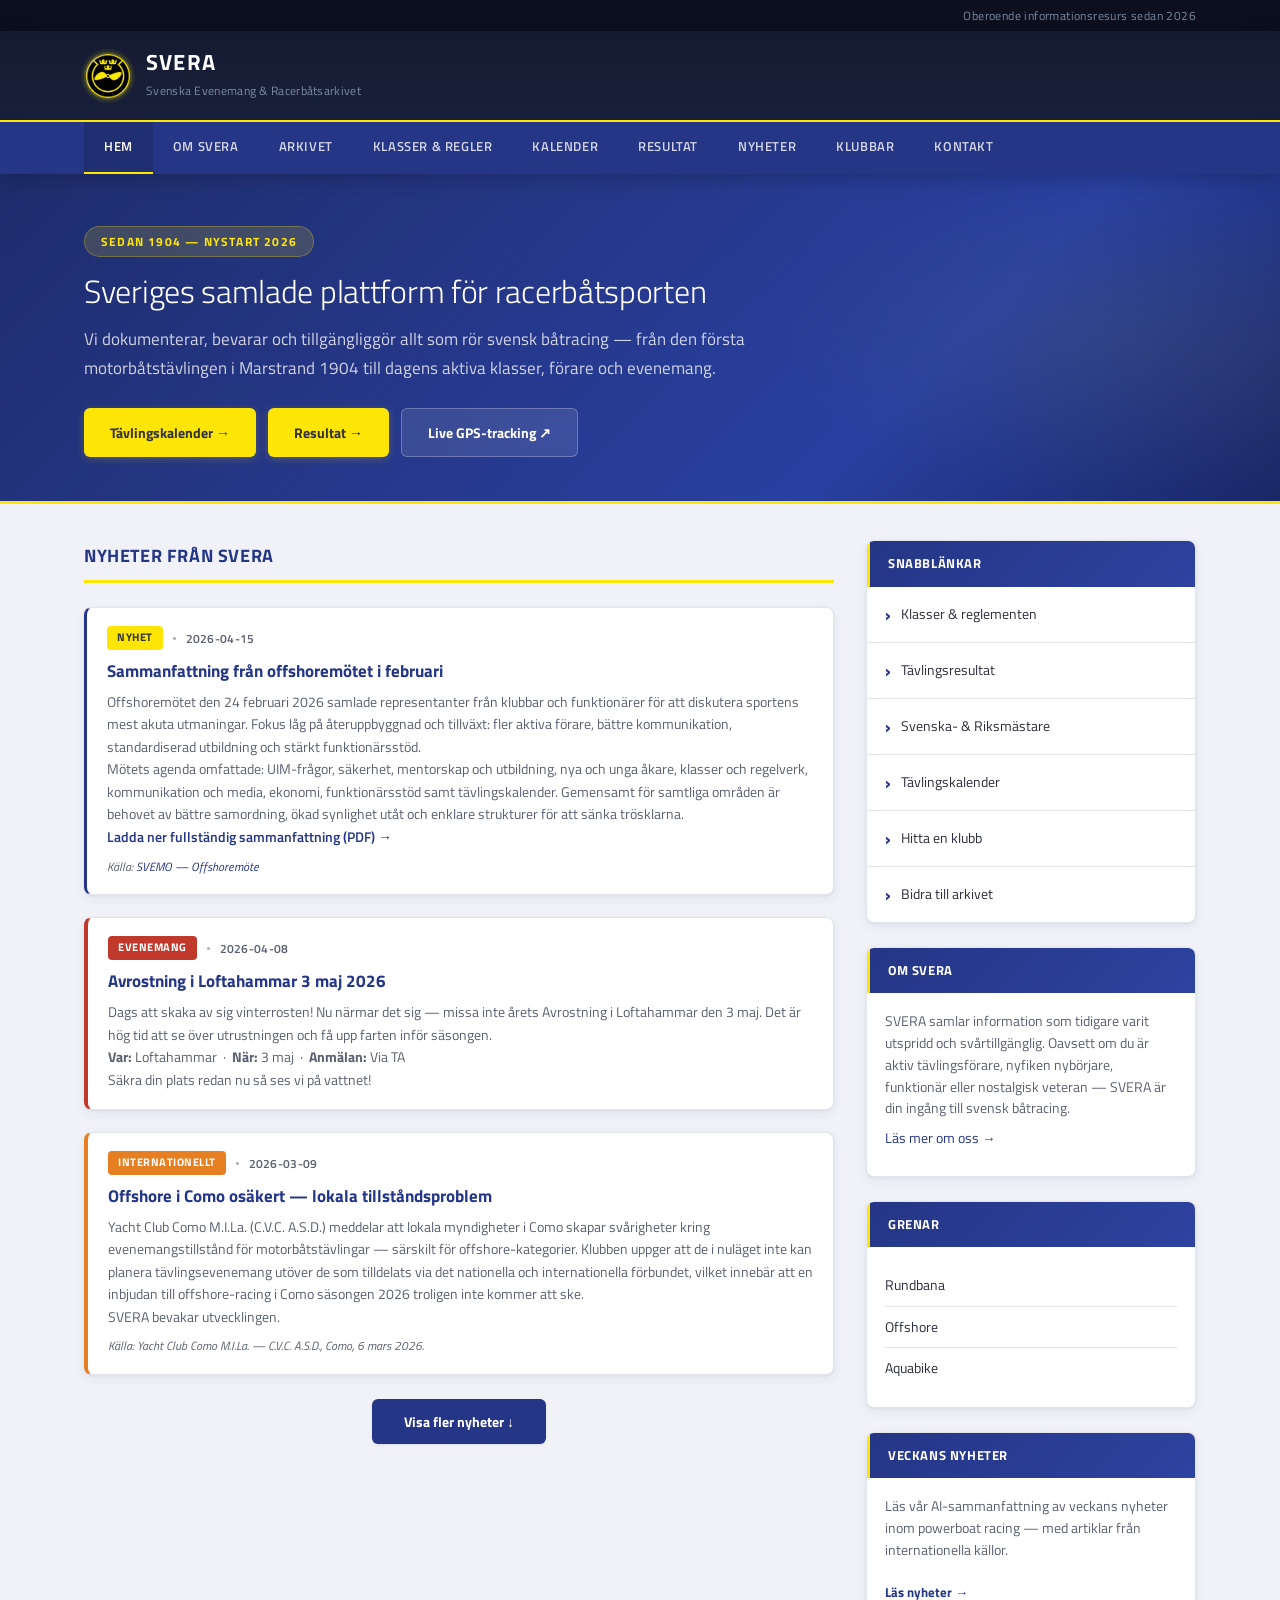
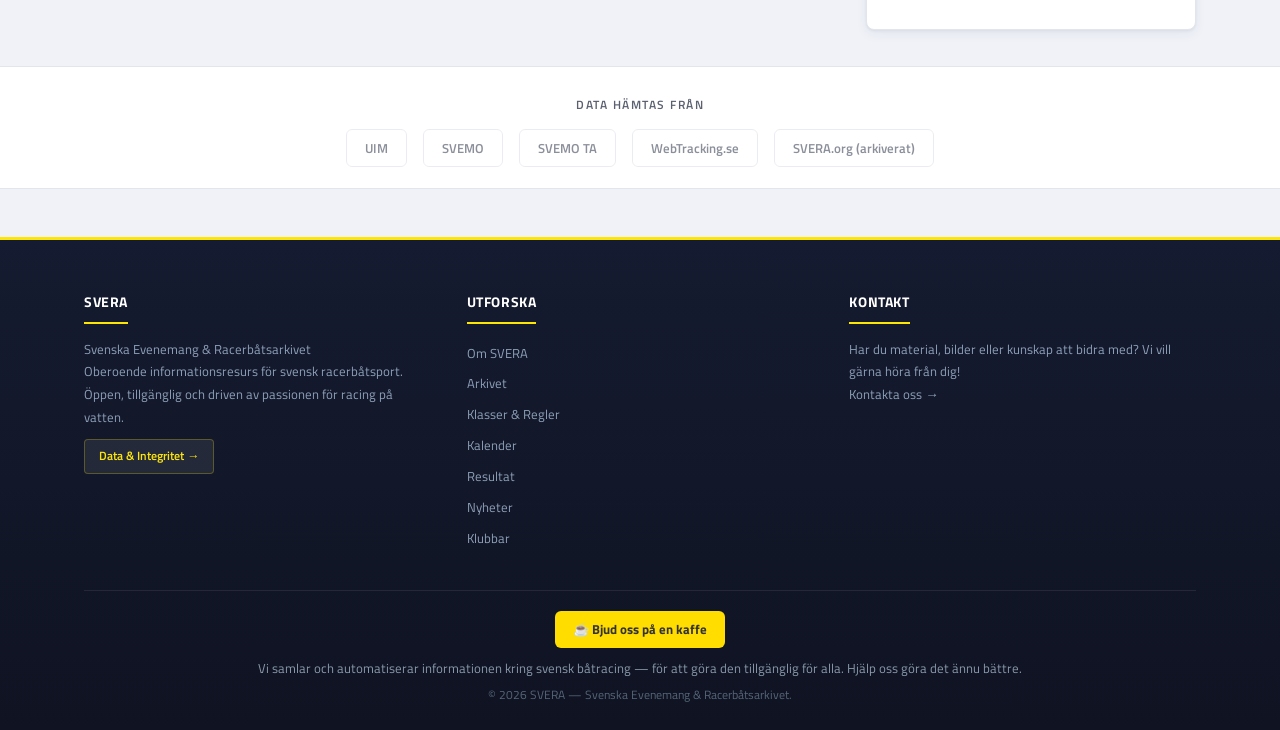
==== index.html @ 2d6f7349 "Complete API docs, fix DeepSeek post routing, add offshore meeting post - api.html: Add missing docu" ====
<!DOCTYPE html>
<html lang="sv">
<head>
  <meta charset="UTF-8">
  <meta name="viewport" content="width=device-width, initial-scale=1.0">
  <title>SVERA — Svenska Evenemang &amp; Racerbåtsarkivet</title>
  <meta name="description" content="Sveriges samlade informationsplattform för båtracing. Resultat, historia, klasser, klubbar och evenemang — allt på ett ställe. Från första tävlingen 1904 till dagens racing.">
  <meta name="keywords" content="racerbåt, båtracing, Sverige, SVERA, offshore, rundbana, aquabike, tävlingsresultat, båtsport">
  <meta property="og:title" content="SVERA — Sveriges Racerbåtsresurs &amp; Arkiv">
  <meta property="og:description" content="Sveriges samlade informationsplattform för båtracing. Resultat, historia, klasser, klubbar och evenemang — allt på ett ställe.">
  <meta property="og:type" content="website">
  <meta property="og:url" content="https://www.svera.nu">
  <meta property="og:locale" content="sv_SE">
  <link rel="icon" type="image/x-icon" href="favicon.ico">
  <link rel="icon" type="image/png" sizes="32x32" href="assets/images/favicon-32x32.png">
  <link rel="icon" type="image/png" sizes="16x16" href="assets/images/favicon-16x16.png">
  <link rel="apple-touch-icon" sizes="180x180" href="assets/images/apple-touch-icon.png">
  <link rel="stylesheet" href="assets/css/style.css">
</head>
<body>

<a href="#main" class="skip-link">Hoppa till innehåll</a>

<!-- Top bar -->
<div class="top-bar">
  <div class="container">
    <span>Oberoende informationsresurs sedan 2026</span>
  </div>
</div>

<!-- Header -->
<header class="site-header">
  <div class="container">
    <div class="header-inner">
      <a href="/" class="logo">
        <img class="logo-img" src="assets/images/svera-logo.png" alt="SVERA">
        <div class="logo-text">
          <h1>SVERA</h1>
          <span class="tagline">Svenska Evenemang &amp; Racerbåtsarkivet</span>
        </div>
      </a>
      <button class="hamburger" aria-label="Meny">
        <span></span>
        <span></span>
        <span></span>
      </button>
    </div>
  </div>

  <!-- Navigation -->
  <nav class="main-nav">
    <div class="container">
      <ul class="nav-list">
        <li><a href="/" class="active">Hem</a></li>
        <li>
          <a href="om.html">Om SVERA</a>
          <ul class="dropdown">
            <li><a href="om.html#mission">Vad vi gör</a></li>
            <li><a href="om.html#historia">Historia</a></li>
            <li><a href="om.html#teknik">Hur det fungerar</a></li>
            <li><a href="om.html#vision">Vår vision</a></li>
            <li><a href="om.html#stod">Stöd SVERA</a></li>
          </ul>
        </li>
        <li>
          <a href="arkivet.html">Arkivet</a>
          <ul class="dropdown">
            <li><a href="arkivet.html#historia">Historiska milstolpar</a></li>
            <li><a href="arkivet.html#nyheter">Nyhetsarkiv</a></li>
            <li><a href="arkivet.html#forare">Förarregister</a></li>
            <li><a href="arkivet.html#classic">Classic-klasser</a></li>
          </ul>
        </li>
        <li>
          <a href="klasser.html">Klasser &amp; Regler</a>
          <ul class="dropdown">
            <li><a href="klasser.html#rundbana">Rundbana</a></li>
            <li><a href="klasser.html#offshore">Offshore</a></li>
            <li><a href="klasser.html#aquabike">Aquabike</a></li>
            <li><a href="klasser.html#regler">Reglementen</a></li>
          </ul>
        </li>
        <li><a href="kalender.html">Kalender</a></li>
        <li><a href="resultat.html">Resultat</a></li>
        <li><a href="nyheter.html">Nyheter</a></li>
        <li>
          <a href="klubbar.html">Klubbar</a>
          <ul class="dropdown">
            <li><a href="klubbar.html">Klubbar</a></li>
            <li><a href="team.html">Aktiva Team</a></li>
          </ul>
        </li>
        <li><a href="kontakt.html">Kontakt</a></li>
      </ul>
    </div>
  </nav>
</header>

<!-- Hero -->
<section class="hero">
  <div class="container">
    <span class="hero-badge">Sedan 1904 — Nystart 2026</span>
    <h2>Sveriges samlade plattform för racerbåtsporten</h2>
    <p>Vi dokumenterar, bevarar och tillgängliggör allt som rör svensk båtracing — från den första motorbåtstävlingen i Marstrand 1904 till dagens aktiva klasser, förare och evenemang.</p>
    <div class="hero-actions">
      <a href="kalender.html" class="hero-btn">Tävlingskalender &rarr;</a>
      <a href="resultat.html" class="hero-btn">Resultat &rarr;</a>
      <a href="https://www.webtracking.se" class="hero-btn hero-btn-ext" target="_blank" rel="noopener">Live GPS-tracking &#8599;</a>
    </div>
  </div>
</section>

<!-- Main content -->
<div class="container">
  <div class="main-content" id="main">

    <!-- Left column: News -->
    <main id="nyheter">
      <h2 class="section-title">Nyheter från SVERA</h2>
      <div class="news-list">

        <article class="news-card">
          <div class="news-body">
            <div class="news-meta"><span class="category">Nyhet</span><span class="separator"></span><span class="news-date">2026-04-15</span></div>
            <h3>Sammanfattning fr&aring;n offshorem&ouml;tet i februari</h3>
            <p>Offshorem&ouml;tet den 24 februari 2026 samlade representanter fr&aring;n klubbar och funktion&auml;rer f&ouml;r att diskutera sportens mest akuta utmaningar. Fokus l&aring;g p&aring; &aring;teruppbyggnad och tillv&auml;xt: fler aktiva f&ouml;rare, b&auml;ttre kommunikation, standardiserad utbildning och st&auml;rkt funktion&auml;rsst&ouml;d.</p>
            <p>M&ouml;tets agenda omfattade: UIM-fr&aring;gor, s&auml;kerhet, mentorskap och utbildning, nya och unga &aring;kare, klasser och regelverk, kommunikation och media, ekonomi, funktion&auml;rsst&ouml;d samt t&auml;vlingskalender. Gemensamt f&ouml;r samtliga omr&aring;den &auml;r behovet av b&auml;ttre samordning, &ouml;kad synlighet ut&aring;t och enklare strukturer f&ouml;r att s&auml;nka tr&ouml;sklarna.</p>
            <p><a href="assets/uploads/Sammanfattning_komplett_v2.pdf" target="_blank" rel="noopener" style="font-weight:600;">Ladda ner fullst&auml;ndig sammanfattning (PDF) &rarr;</a></p>
            <p style="font-size:0.78rem;color:var(--text-light);margin-top:8px;"><em>K&auml;lla: <a href="https://www.svemo.se/nyheter/offshoremote" target="_blank" rel="noopener">SVEMO &mdash; Offshoremöte</a></em></p>
          </div>
        </article>

        <article class="news-card" style="border-left:4px solid #c0392b;">
          <div class="news-body">
            <div class="news-meta"><span class="category" style="background:#c0392b;color:#fff;">Evenemang</span><span class="separator"></span><span class="news-date">2026-04-08</span></div>
            <h3>Avrostning i Loftahammar 3 maj 2026</h3>
            <p>Dags att skaka av sig vinterrosten! Nu närmar det sig — missa inte årets Avrostning i Loftahammar den 3 maj. Det är hög tid att se över utrustningen och få upp farten inför säsongen.</p>
            <p><strong>Var:</strong> Loftahammar &nbsp;&middot;&nbsp; <strong>När:</strong> 3 maj &nbsp;&middot;&nbsp; <strong>Anmälan:</strong> Via TA</p>
            <p>Säkra din plats redan nu så ses vi på vattnet!</p>
          </div>
        </article>

        <article class="news-card" style="border-left:4px solid #e67e22;">
          <div class="news-body">
            <div class="news-meta"><span class="category" style="background:#e67e22;color:#fff;">Internationellt</span><span class="separator"></span><span class="news-date">2026-03-09</span></div>
            <h3>Offshore i Como os&auml;kert &mdash; lokala tillst&aring;ndsproblem</h3>
            <p>Yacht Club Como M.I.La. (C.V.C. A.S.D.) meddelar att lokala myndigheter i Como skapar sv&aring;righeter kring evenemangstillst&aring;nd f&ouml;r motorbåtst&auml;vlingar &mdash; s&auml;rskilt f&ouml;r offshore-kategorier. Klubben uppger att de i nul&auml;get inte kan planera t&auml;vlingsevenemang ut&ouml;ver de som tilldelats via det nationella och internationella f&ouml;rbundet, vilket inneb&auml;r att en inbjudan till offshore-racing i Como s&auml;songen 2026 troligen inte kommer att ske.</p>
            <p>SVERA bevakar utvecklingen.</p>
            <p style="font-size:0.78rem;color:var(--text-light);margin-top:8px;"><em>K&auml;lla: Yacht Club Como M.I.La. &mdash; C.V.C. A.S.D., Como, 6 mars 2026.</em></p>
          </div>
        </article>

        <article class="news-card" style="border-left:4px solid #ffd700;">
          <div class="news-body">
            <div class="news-meta"><span class="category" style="background:linear-gradient(135deg,#ffd700,#f0c800);color:#5a4700;">Ny funktion</span><span class="separator"></span><span class="news-date">2026-02-27</span></div>
            <h3>Nu finns Svenska- och Riksmästare p&aring; SVERA</h3>
            <p>SVERA har f&aring;tt en helt ny sida &mdash; <strong>Svenska- och Riksm&auml;stare</strong>. H&auml;r kan du f&ouml;lja SM- och RM-st&auml;llningarna f&ouml;r svensk offshore-racing, ber&auml;knade direkt fr&aring;n SVEMO:s officiella resultat. Varje klass visas med po&auml;ngtabeller, segrar och detaljerad f&ouml;rdelning per delt&auml;vling.</p>
            <p>SM-po&auml;ng r&auml;knas enbart fr&aring;n delt&auml;vlingar med 3+ startande ekipage, medan RM-po&auml;ng g&auml;ller f&ouml;r delt&auml;vlingar med f&auml;rre &auml;n 3. Klicka p&aring; valfri f&ouml;rare f&ouml;r att se exakt hur po&auml;ngen &auml;r f&ouml;rdelade.</p>
            <a href="champions.html" class="read-more">Se m&auml;sterskapsst&auml;llningar &rarr;</a>
          </div>
        </article>

        <article class="news-card" style="border-left:4px solid #c0392b;">
          <div class="news-body">
            <div class="news-meta"><span class="category" style="background:#c0392b;color:#fff;">Evenemang</span><span class="separator"></span><span class="news-date">2026-02-26</span></div>
            <h3>För alla som älskar vattnet</h3>
            <p>Stockholmsmässan 5-8 mars & 12-15 mars 2026. Välkommen till Sveriges största mässa för båt- och sjöliv! Det kommer bli en inspirerande mötesplats som förenar båtbranschen, entusiaster, nyfikna besökare och köpstarka båtintressenter i en två helger lång kick-start av båtsäsongen.</p>
            <p><strong>Öppettider Helg 1 – den 5-8 mars</strong><br>Torsdag 5 mars kl 11.00–21.00<br>Torsdag 5 mars kl 17.00–21.00 (Nyhet! Grand Opening Night)<br>Fredag 6 mars kl 10.00–18.00<br>Lördag 7 mars kl10.00–18.00<br>Söndag 8 mars kl10.00–17.00</p>
            <p><strong>Öppettider Helg 2 – den 12-15 mars</strong><br>Torsdag 12 mars kl 10.00–18.00<br>Fredag 13 mars kl 10.00–18.00<br>Lördag 14 mars kl 10.00–18.00<br>Söndag 15 mars kl 10.00–17.00</p>
          </div>
        </article>

        <article class="news-card" style="border-left:4px solid #2980b9;">
          <div class="news-body">
            <div class="news-meta"><span class="category" style="background:#2980b9;color:#fff;">Tävling</span><span class="separator"></span><span class="news-date">2026-02-25</span></div>
            <h3>KILPAVENEILY 2026 — Båtracingens höjdpunkt</h3>
            <p>Årets upplaga av KILPAVENEILY är här! Se fram emot spännande tävlingar och nya rekord. Ladda ner programmet här nedan.</p>
            <p><strong>B-85 Max Samuelsson – Joel Schöneberg</strong> från svenska klubben RBR kröntes som Nordiska och Finska Mästare 2025 i 3B-klassen. Grattis!</p>
            <a href="assets/uploads/Kilpaveneily_1_2026_lores_compressed-2.pdf" class="read-more" target="_blank">Ladda ner program &rarr;</a>
          </div>
        </article>

        <article class="news-card">
          <div class="news-body">
            <div class="news-meta"><span class="category">Nyhet</span><span class="separator"></span><span class="news-date">2026-02-25</span></div>
            <h3>SVERA lanseras — ny informationsplattform för svensk båtracing</h3>
            <p>I dag tar vi steget och lanserar SVERA som en oberoende informationsresurs för alla som älskar racerbåtsporten. Här samlar vi allt på ett ställe — resultat, historia, klasser och klubbar.</p>
            <a href="om.html" class="read-more">Läs mer &rarr;</a>
          </div>
        </article>

        <article class="news-card">
          <div class="news-body">
            <div class="news-meta"><span class="category">Arkivet</span><span class="separator"></span><span class="news-date">2026-02-20</span></div>
            <h3>Historien om Marstrands första motorbåtstävling 1904</h3>
            <p>Det var i Marstrand det hela började. Vi blickar tillbaka på den första svenska motorbåtstävlingen och hur den lade grunden för över hundra år av racing på vatten.</p>
            <a href="arkivet.html#historia" class="read-more">Läs mer &rarr;</a>
          </div>
        </article>

        <article class="news-card">
          <div class="news-body">
            <div class="news-meta"><span class="category">Klasser</span><span class="separator"></span><span class="news-date">2026-02-15</span></div>
            <h3>Guide: Så kommer du igång med båtracing</h3>
            <p>Nyfiken på att tävla? Vi har samlat allt du behöver veta — från vilken klass som passar dig till var du hittar din närmaste klubb.</p>
            <a href="klasser.html" class="read-more">Läs mer &rarr;</a>
          </div>
        </article>

      </div>
      <div class="show-more-wrap">
        <button id="show-more-news" class="show-more-btn">Visa fler nyheter &darr;</button>
      </div>
    </main>

    <!-- Sidebar -->
    <aside class="sidebar">

      <!-- Quick links -->
      <div class="sidebar-box">
        <div class="sidebar-box-title">Snabblänkar</div>
        <div class="quick-links">
          <a href="klasser.html" class="quick-link">
            <span class="quick-link-icon">&rsaquo;</span> Klasser &amp; reglementen
          </a>
          <a href="resultat.html" class="quick-link">
            <span class="quick-link-icon">&rsaquo;</span> Tävlingsresultat
          </a>
          <a href="champions.html" class="quick-link">
            <span class="quick-link-icon">&rsaquo;</span> Svenska- &amp; Riksmästare
          </a>
          <a href="kalender.html" class="quick-link">
            <span class="quick-link-icon">&rsaquo;</span> Tävlingskalender
          </a>
          <a href="klubbar.html" class="quick-link">
            <span class="quick-link-icon">&rsaquo;</span> Hitta en klubb
          </a>
          <a href="kontakt.html" class="quick-link">
            <span class="quick-link-icon">&rsaquo;</span> Bidra till arkivet
          </a>
        </div>
      </div>

      <!-- About box -->
      <div class="sidebar-box">
        <div class="sidebar-box-title">Om SVERA</div>
        <div class="sidebar-box-content">
          <p>SVERA samlar information som tidigare varit utspridd och svårtillgänglig. Oavsett om du är aktiv tävlingsförare, nyfiken nybörjare, funktionär eller nostalgisk veteran — SVERA är din ingång till svensk båtracing.</p>
          <p><a href="om.html">Läs mer om oss &rarr;</a></p>
        </div>
      </div>

      <!-- Disciplines -->
      <div class="sidebar-box">
        <div class="sidebar-box-title">Grenar</div>
        <div class="sidebar-box-content">
          <ul>
            <li><a href="klasser.html#rundbana">Rundbana</a></li>
            <li><a href="klasser.html#offshore">Offshore</a></li>
            <li><a href="klasser.html#aquabike">Aquabike</a></li>
          </ul>
        </div>
      </div>


      <!-- News teaser -->
      <div class="sidebar-box">
        <div class="sidebar-box-title">Veckans nyheter</div>
        <div class="sidebar-box-content">
          <p>Läs vår AI-sammanfattning av veckans nyheter inom powerboat racing — med artiklar från internationella källor.</p>
          <p><a href="nyheter.html" class="read-more">Läs nyheter &rarr;</a></p>
        </div>
      </div>

    </aside>

  </div>
</div>

<!-- Data Sources -->
<section class="partners">
  <div class="container">
    <h3>Data hämtas från</h3>
    <div class="partner-logos">
      <a href="https://www.uim.sport" target="_blank" rel="noopener" style="text-decoration:none;color:inherit"><span>UIM</span></a>
      <a href="https://www.svemo.se" target="_blank" rel="noopener" style="text-decoration:none;color:inherit"><span>SVEMO</span></a>
      <a href="https://ta.svemo.se" target="_blank" rel="noopener" style="text-decoration:none;color:inherit"><span>SVEMO TA</span></a>
      <a href="https://www.webtracking.se" target="_blank" rel="noopener" style="text-decoration:none;color:inherit"><span>WebTracking.se</span></a>
      <a href="https://archive.ph/FGsei" target="_blank" rel="noopener" style="text-decoration:none;color:inherit"><span>SVERA.org (arkiverat)</span></a>
    </div>
  </div>
</section>

<!-- Footer -->
<footer class="site-footer">
  <div class="container">
    <div class="footer-grid">
      <div class="footer-col">
        <h3>SVERA</h3>
        <p>Svenska Evenemang &amp; Racerbåtsarkivet</p>
        <p>Oberoende informationsresurs för svensk racerbåtsport. Öppen, tillgänglig och driven av passionen för racing på vatten.</p>
        <p style="margin-top:10px;"><a href="policy.html" style="display:inline-block;background:rgba(255,255,255,0.08);color:#fde506;padding:6px 14px;border-radius:4px;font-size:0.76rem;font-weight:600;text-decoration:none;border:1px solid rgba(253,229,6,0.25);transition:all 0.2s;">Data &amp; Integritet &rarr;</a></p>
      </div>
      <div class="footer-col">
        <h3>Utforska</h3>
        <ul>
          <li><a href="om.html">Om SVERA</a></li>
          <li><a href="arkivet.html">Arkivet</a></li>
          <li><a href="klasser.html">Klasser &amp; Regler</a></li>
          <li><a href="kalender.html">Kalender</a></li>
          <li><a href="resultat.html">Resultat</a></li>
          <li><a href="nyheter.html">Nyheter</a></li>
          <li><a href="klubbar.html">Klubbar</a></li>
        </ul>
      </div>
      <div class="footer-col">
        <h3>Kontakt</h3>
        <p>Har du material, bilder eller kunskap att bidra med? Vi vill gärna höra från dig!</p>
        <p><a href="kontakt.html">Kontakta oss &rarr;</a></p>
      </div>
    </div>

    <div class="footer-bottom">
      <div style="margin-bottom:10px;">
        <a href="https://buymeacoffee.com/theralley" target="_blank" rel="noopener" style="display:inline-flex;align-items:center;gap:6px;background:#FFDD00;color:#333;padding:8px 18px;border-radius:6px;font-size:0.82rem;font-weight:700;text-decoration:none;transition:all 0.2s;">&#9749; Bjud oss på en kaffe</a>
      </div>
      <p style="margin-bottom:6px;font-size:0.8rem;color:#8899aa;">Vi samlar och automatiserar informationen kring svensk båtracing — för att göra den tillgänglig för alla. Hjälp oss göra det ännu bättre.</p>
      &copy; 2026 SVERA — Svenska Evenemang &amp; Racerbåtsarkivet.
    </div>
  </div>
</footer>

<script src="assets/js/main.js"></script>
</body>
</html>
---- assets/css/style.css ----
/* SVERA — Svenska Evenemang & Racerbåtsarkivet */
/* Modern redesign — cleaner, more professional */

@import url('https://fonts.googleapis.com/css2?family=Titillium+Web:wght@300;400;600;700&display=swap');

*, *::before, *::after {
  box-sizing: border-box;
  margin: 0;
  padding: 0;
}

:root {
  --primary: #253686;
  --primary-light: #2e42a0;
  --primary-dark: #1a2766;
  --secondary: #353535;
  --accent: #fde506;
  --accent-hover: #e6d005;
  --bg: #f0f2f7;
  --white: #ffffff;
  --text: #2a2e3b;
  --text-light: #5a6070;
  --border: #e2e5ec;
  --nav-hover: #253686;
  --shadow-sm: 0 1px 3px rgba(0,0,0,0.06), 0 1px 2px rgba(0,0,0,0.04);
  --shadow: 0 4px 12px rgba(37,54,134,0.06), 0 1px 3px rgba(0,0,0,0.06);
  --shadow-lg: 0 10px 30px rgba(37,54,134,0.08), 0 4px 10px rgba(0,0,0,0.05);
  --shadow-hover: 0 12px 36px rgba(37,54,134,0.12), 0 4px 12px rgba(0,0,0,0.06);
  --radius: 8px;
  --radius-lg: 12px;
  --font: 'Titillium Web', Helvetica, Arial, sans-serif;
  --transition: 0.25s cubic-bezier(0.4, 0, 0.2, 1);
}

html {
  scroll-behavior: smooth;
}

body {
  font-family: var(--font);
  color: var(--text);
  background: var(--bg);
  line-height: 1.65;
  -webkit-font-smoothing: antialiased;
  -moz-osx-font-smoothing: grayscale;
}

a {
  color: var(--primary);
  text-decoration: none;
  transition: color var(--transition);
}
a:hover {
  color: var(--primary-dark);
}

img {
  max-width: 100%;
  height: auto;
}

/* === SKIP LINK === */
.skip-link {
  position: absolute;
  top: -100%;
  left: 0;
  background: var(--accent);
  color: #1a1f35;
  padding: 8px 16px;
  z-index: 1000;
  font-size: 0.9rem;
  font-weight: 600;
}
.skip-link:focus {
  top: 0;
}

/* === TOP BAR === */
.top-bar {
  background: #0b0f1e;
  color: #7a8aa0;
  font-size: 0.72rem;
  padding: 6px 0;
  text-align: right;
  letter-spacing: 0.4px;
  font-weight: 400;
}
.top-bar .container {
  display: flex;
  justify-content: flex-end;
  align-items: center;
  gap: 16px;
}
.top-bar a {
  color: #7a8aa0;
  font-size: 0.72rem;
}
.top-bar a:hover {
  color: #fff;
}

/* === HEADER === */
.site-header {
  background: linear-gradient(180deg, #151b30 0%, #1a2240 100%);
  padding: 0;
  box-shadow: 0 4px 24px rgba(0,0,0,0.15);
  position: relative;
  z-index: 50;
}
.header-inner {
  display: flex;
  align-items: center;
  justify-content: space-between;
  padding: 18px 0;
}
.logo {
  display: flex;
  align-items: center;
  gap: 14px;
  text-decoration: none;
  color: #fff;
  position: relative;
  z-index: 1000;
  transition: opacity var(--transition);
}
.logo:hover {
  opacity: 0.92;
  color: #fff;
}
.logo-icon {
  width: 50px;
  height: 50px;
  background: var(--accent);
  border-radius: 50%;
  display: flex;
  align-items: center;
  justify-content: center;
  font-weight: 700;
  font-size: 1.1rem;
  color: #253686;
  flex-shrink: 0;
}
.logo-img {
  height: 48px;
  width: 48px;
  border-radius: 50%;
  object-fit: cover;
  flex-shrink: 0;
  border: 2px solid rgba(253,229,6,0.25);
  box-shadow: 0 0 0 3px rgba(253,229,6,0.08);
}
.logo-text h1 {
  font-size: 1.4rem;
  font-weight: 700;
  line-height: 1.2;
  letter-spacing: 1.2px;
}
.logo-text .tagline {
  font-size: 0.72rem;
  color: #8da0b8;
  font-weight: 400;
  letter-spacing: 0.3px;
  opacity: 0.85;
}

/* === HAMBURGER === */
.hamburger {
  display: none;
  background: none;
  border: 1px solid rgba(255,255,255,0.12);
  border-radius: 6px;
  cursor: pointer;
  padding: 10px 9px;
  transition: all var(--transition);
}
.hamburger:hover,
.hamburger:focus {
  border-color: rgba(253,229,6,0.35);
  background: rgba(255,255,255,0.04);
  outline: none;
}
.hamburger span {
  display: block;
  width: 22px;
  height: 2px;
  background: #fff;
  margin: 4px 0;
  transition: transform 0.3s, opacity 0.3s;
  border-radius: 2px;
}
.hamburger.active span:nth-child(1) {
  transform: rotate(45deg) translate(5px, 5px);
}
.hamburger.active span:nth-child(2) {
  opacity: 0;
}
.hamburger.active span:nth-child(3) {
  transform: rotate(-45deg) translate(5px, -5px);
}

/* === NAVIGATION === */
.main-nav {
  background: var(--primary);
  border-top: 2px solid var(--accent);
  box-shadow: 0 4px 16px rgba(0,0,0,0.08);
}
.nav-list {
  list-style: none;
  display: flex;
  margin: 0;
  padding: 0;
}
.nav-list > li {
  position: relative;
}
.nav-list > li > a {
  display: block;
  padding: 14px 20px;
  color: rgba(255,255,255,0.8);
  font-size: 0.82rem;
  font-weight: 600;
  text-transform: uppercase;
  letter-spacing: 0.6px;
  transition: all var(--transition);
  border-bottom: 2px solid transparent;
  position: relative;
}
.nav-list > li > a:hover {
  background: rgba(255,255,255,0.06);
  color: #fff;
  border-bottom-color: rgba(253,229,6,0.5);
}
.nav-list > li > a.active {
  background: rgba(0,0,0,0.15);
  color: #fff;
  border-bottom-color: var(--accent);
}

/* Dropdown */
.nav-list .dropdown {
  display: none;
  position: absolute;
  top: 100%;
  left: 0;
  background: #1a2766;
  min-width: 230px;
  box-shadow: 0 12px 32px rgba(0,0,0,0.3);
  z-index: 100;
  list-style: none;
  padding: 8px 0;
  border-radius: 0 0 var(--radius) var(--radius);
  border-top: 2px solid var(--accent);
  backdrop-filter: blur(8px);
}
.nav-list li:hover .dropdown {
  display: block;
}
.dropdown li a {
  display: block;
  padding: 10px 20px;
  color: rgba(255,255,255,0.85);
  font-size: 0.82rem;
  border-bottom: 1px solid rgba(255,255,255,0.05);
  transition: all 0.2s;
}
.dropdown li:last-child a {
  border-bottom: none;
}
.dropdown li a:hover {
  background: rgba(253,229,6,0.08);
  color: #fff;
  padding-left: 24px;
}

/* === CONTAINER === */
.container {
  max-width: 1160px;
  margin: 0 auto;
  padding: 0 24px;
}

/* === HERO === */
.hero {
  background: linear-gradient(135deg, #1e2d6d 0%, var(--primary) 35%, #2840a0 70%, #1a2766 100%);
  color: #fff;
  padding: 52px 0 44px;
  border-bottom: 3px solid var(--accent);
  position: relative;
  overflow: hidden;
}
.hero::before {
  content: '';
  position: absolute;
  top: 0;
  right: 0;
  width: 40%;
  height: 100%;
  background: radial-gradient(ellipse at 70% 50%, rgba(253,229,6,0.06) 0%, transparent 70%);
  pointer-events: none;
}
.hero h2 {
  font-size: 2rem;
  margin-bottom: 14px;
  font-weight: 300;
  letter-spacing: -0.3px;
  line-height: 1.25;
}
.hero p {
  font-size: 1.05rem;
  color: rgba(255,255,255,0.78);
  max-width: 680px;
  line-height: 1.75;
}
/* Hero action buttons */
.hero-actions {
  display: flex;
  flex-wrap: wrap;
  gap: 12px;
  margin-top: 24px;
}
.hero-btn {
  display: inline-flex;
  align-items: center;
  gap: 8px;
  padding: 12px 26px;
  background: var(--accent);
  color: #333;
  font-size: 0.88rem;
  font-weight: 700;
  border-radius: 6px;
  text-decoration: none;
  transition: all var(--transition);
  box-shadow: 0 2px 8px rgba(253,229,6,0.2);
}
.hero-btn:hover {
  background: #fff;
  color: var(--primary);
  transform: translateY(-2px);
  box-shadow: 0 6px 20px rgba(0,0,0,0.15);
}
.hero-btn-ext {
  background: rgba(255,255,255,0.1);
  color: #fff;
  border: 1px solid rgba(255,255,255,0.25);
  box-shadow: none;
  backdrop-filter: blur(4px);
}
.hero-btn-ext:hover {
  background: #fff;
  color: var(--primary);
  border-color: #fff;
}
.hero .hero-badge {
  display: inline-block;
  background: rgba(253,229,6,0.15);
  color: var(--accent);
  padding: 5px 16px;
  border-radius: 20px;
  font-size: 0.72rem;
  font-weight: 700;
  text-transform: uppercase;
  letter-spacing: 1.2px;
  margin-bottom: 14px;
  border: 1px solid rgba(253,229,6,0.25);
}

/* === MAIN CONTENT === */
.main-content {
  display: grid;
  grid-template-columns: 1fr 330px;
  gap: 32px;
  padding: 36px 0;
}

/* === NEWS SECTION === */
.section-title {
  font-size: 1.15rem;
  font-weight: 700;
  color: var(--primary);
  padding-bottom: 10px;
  border-bottom: 3px solid var(--accent);
  margin-bottom: 24px;
  text-transform: uppercase;
  letter-spacing: 0.6px;
}

.news-list {
  display: flex;
  flex-direction: column;
  gap: 22px;
}

.news-card {
  background: var(--white);
  border-radius: var(--radius);
  overflow: hidden;
  box-shadow: var(--shadow);
  transition: transform var(--transition), box-shadow var(--transition);
  border: 1px solid var(--border);
  border-left: 3px solid var(--primary);
}
.news-card:hover {
  transform: translateY(-2px);
  box-shadow: var(--shadow-hover);
}
.news-body {
  padding: 18px 20px;
}
.news-meta {
  display: flex;
  align-items: center;
  gap: 10px;
  margin-bottom: 10px;
}
.news-date {
  font-size: 0.72rem;
  color: var(--text-light);
  font-weight: 600;
  letter-spacing: 0.3px;
  text-transform: uppercase;
  font-variant-numeric: tabular-nums;
}
.category {
  display: inline-block;
  background: var(--accent);
  color: #333;
  padding: 3px 10px;
  font-size: 0.68rem;
  font-weight: 700;
  text-transform: uppercase;
  border-radius: 4px;
  letter-spacing: 0.5px;
}
.news-meta .separator {
  width: 3px;
  height: 3px;
  border-radius: 50%;
  background: var(--text-light);
  opacity: 0.5;
  flex-shrink: 0;
}
.news-body h3 {
  font-size: 1.05rem;
  margin-bottom: 8px;
  color: var(--primary);
  line-height: 1.35;
  font-weight: 700;
}
.news-body p {
  font-size: 0.88rem;
  color: var(--text-light);
  line-height: 1.6;
}
.news-body ul {
  list-style: none;
  padding: 0;
  margin: 10px 0;
  display: flex;
  flex-wrap: wrap;
  gap: 6px 16px;
}
.news-body ul li {
  font-size: 0.85rem;
  color: var(--text-light);
  line-height: 1.5;
}
.read-more {
  display: inline-flex;
  align-items: center;
  gap: 4px;
  margin-top: 12px;
  font-size: 0.82rem;
  font-weight: 700;
  color: var(--primary);
  transition: all var(--transition);
}
.read-more:hover {
  color: var(--primary-dark);
  gap: 8px;
}

/* Show more button */
.show-more-wrap {
  text-align: center;
  margin-top: 24px;
}
.show-more-btn {
  display: inline-block;
  padding: 12px 32px;
  background: var(--primary);
  color: #fff;
  font-family: var(--font);
  font-size: 0.88rem;
  font-weight: 700;
  border: none;
  border-radius: 6px;
  cursor: pointer;
  transition: all var(--transition);
  box-shadow: var(--shadow-sm);
}
.show-more-btn:hover {
  background: var(--primary-dark);
  transform: translateY(-2px);
  box-shadow: var(--shadow);
}

/* === SIDEBAR === */
.sidebar {
  display: flex;
  flex-direction: column;
  gap: 24px;
}
.sidebar-box {
  background: var(--white);
  border-radius: var(--radius);
  box-shadow: var(--shadow);
  overflow: hidden;
  border: 1px solid var(--border);
}
.sidebar-box-title {
  background: linear-gradient(135deg, var(--primary) 0%, var(--primary-light) 100%);
  color: #fff;
  padding: 12px 18px;
  font-size: 0.82rem;
  font-weight: 700;
  text-transform: uppercase;
  letter-spacing: 0.6px;
  border-left: 3px solid var(--accent);
}
.sidebar-box-content {
  padding: 18px;
}
.sidebar-box-content p {
  font-size: 0.85rem;
  line-height: 1.6;
  color: var(--text-light);
  margin-bottom: 8px;
}
.sidebar-box-content ul {
  list-style: none;
  padding: 0;
}
.sidebar-box-content li {
  padding: 9px 0;
  border-bottom: 1px solid var(--border);
  font-size: 0.85rem;
}
.sidebar-box-content li:last-child {
  border-bottom: none;
}
.sidebar-box-content li a {
  color: var(--text);
  transition: color var(--transition);
}
.sidebar-box-content li a:hover {
  color: var(--primary);
}

/* Quick links */
.quick-links {
  display: flex;
  flex-direction: column;
  gap: 0;
}
.quick-link {
  display: flex;
  align-items: center;
  gap: 10px;
  padding: 13px 18px;
  border-bottom: 1px solid var(--border);
  color: var(--text);
  font-size: 0.85rem;
  font-weight: 500;
  transition: all var(--transition);
}
.quick-link:last-child {
  border-bottom: none;
}
.quick-link:hover {
  background: #f0f2f8;
  color: var(--primary);
  padding-left: 22px;
}
.quick-link-icon {
  color: var(--primary);
  font-weight: 700;
  font-size: 1.1rem;
  transition: transform var(--transition);
}
.quick-link:hover .quick-link-icon {
  transform: translateX(3px);
}

/* === INFO SECTIONS (about page, etc.) === */
.page-content {
  padding: 36px 0 56px;
}
.content-block {
  background: var(--white);
  border-radius: var(--radius);
  box-shadow: var(--shadow);
  padding: 32px;
  margin-bottom: 28px;
  border: 1px solid var(--border);
}
.content-block h2 {
  font-size: 1.35rem;
  color: var(--primary);
  margin-bottom: 14px;
  padding-bottom: 10px;
  border-bottom: 2px solid var(--accent);
}
.content-block h3 {
  font-size: 1.05rem;
  color: var(--secondary);
  margin: 18px 0 10px;
}
.content-block p {
  margin-bottom: 14px;
  line-height: 1.75;
}

/* === FOOTER === */
.site-footer {
  background: linear-gradient(180deg, #151b30 0%, #0f1322 100%);
  color: #8da0b8;
  padding: 48px 0 24px;
  margin-top: 48px;
  border-top: 3px solid var(--accent);
}
.footer-grid {
  display: grid;
  grid-template-columns: repeat(3, 1fr);
  gap: 36px;
  margin-bottom: 36px;
}
.footer-col h3 {
  color: #fff;
  font-size: 0.88rem;
  text-transform: uppercase;
  letter-spacing: 0.6px;
  margin-bottom: 14px;
  padding-bottom: 8px;
  border-bottom: 2px solid var(--accent);
  display: inline-block;
}
.footer-col p,
.footer-col li {
  font-size: 0.84rem;
  line-height: 1.7;
  color: #8da0b8;
}
.footer-col ul {
  list-style: none;
}
.footer-col li {
  padding: 4px 0;
}
.footer-col a {
  color: #8da0b8;
  transition: color var(--transition);
}
.footer-col a:hover {
  color: var(--accent);
}
.footer-privacy {
  border-top: 1px solid rgba(255,255,255,0.08);
  padding: 20px 0;
  margin-bottom: 0;
}
.footer-privacy h4 {
  color: #fff;
  font-size: 0.78rem;
  text-transform: uppercase;
  letter-spacing: 0.5px;
  margin-bottom: 10px;
}
.footer-privacy p {
  font-size: 0.76rem;
  line-height: 1.7;
  color: #6b7f94;
  margin-bottom: 6px;
}
.footer-privacy a {
  color: #8da0b8;
  text-decoration: underline;
  transition: color var(--transition);
}
.footer-privacy a:hover {
  color: var(--accent);
}
.footer-bottom {
  border-top: 1px solid rgba(255,255,255,0.08);
  padding-top: 20px;
  text-align: center;
  font-size: 0.78rem;
  color: #556677;
}

/* === PARTNERS === */
.partners {
  background: var(--white);
  padding: 28px 0;
  text-align: center;
  border-top: 1px solid var(--border);
  border-bottom: 1px solid var(--border);
}
.partners h3 {
  font-size: 0.78rem;
  text-transform: uppercase;
  color: var(--text-light);
  letter-spacing: 1.5px;
  margin-bottom: 18px;
  font-weight: 600;
}
.partner-logos {
  display: flex;
  justify-content: center;
  align-items: center;
  gap: 16px;
  flex-wrap: wrap;
  opacity: 0.7;
  transition: opacity var(--transition);
}
.partner-logos:hover {
  opacity: 1;
}
.partner-logos span {
  font-size: 0.8rem;
  color: var(--text-light);
  padding: 8px 18px;
  border: 1px solid var(--border);
  border-radius: 6px;
  transition: all var(--transition);
  font-weight: 600;
}
.partner-logos span:hover {
  border-color: var(--primary);
  color: var(--primary);
  background: rgba(37,54,134,0.04);
}

/* === WEEKLY DIGEST (Nyheter page) === */
.weekly-digest {
  background: var(--white);
  border-radius: var(--radius-lg);
  box-shadow: var(--shadow-lg);
  overflow: hidden;
  border: 1px solid var(--border);
  border-top: 4px solid var(--accent);
}
.digest-header {
  background: linear-gradient(135deg, var(--primary) 0%, var(--primary-light) 100%);
  padding: 20px 28px;
  display: flex;
  align-items: center;
  justify-content: space-between;
  flex-wrap: wrap;
  gap: 8px;
}
.digest-header .section-title {
  color: #fff;
  border-bottom: none;
  margin-bottom: 0;
  padding-bottom: 0;
  font-size: 1.1rem;
}
.digest-date {
  font-size: 0.74rem;
  color: rgba(255,255,255,0.65);
  font-weight: 600;
  letter-spacing: 0.3px;
}
.digest-body {
  padding: 24px 28px 16px;
}
.digest-body p {
  font-size: 0.92rem;
  line-height: 1.75;
  color: var(--text);
  margin-bottom: 14px;
}
.digest-body p:last-child {
  margin-bottom: 0;
}
.digest-links {
  padding: 0 28px 20px;
}
.digest-links h3 {
  font-size: 0.82rem;
  text-transform: uppercase;
  letter-spacing: 0.6px;
  color: var(--primary);
  margin-bottom: 10px;
  font-weight: 700;
}
.digest-links ul {
  list-style: none;
  padding: 0;
}
.digest-links li {
  padding: 10px 0;
  border-bottom: 1px solid var(--border);
  font-size: 0.88rem;
  display: flex;
  align-items: baseline;
  gap: 8px;
  flex-wrap: wrap;
}
.digest-links li:last-child {
  border-bottom: none;
}
.digest-links li a {
  color: var(--text);
  font-weight: 500;
  transition: color var(--transition);
}
.digest-links li a:hover {
  color: var(--primary);
}
.source-tag {
  display: inline-block;
  font-size: 0.68rem;
  font-weight: 700;
  color: var(--text-light);
  background: var(--bg);
  padding: 2px 8px;
  border-radius: 4px;
  letter-spacing: 0.3px;
  flex-shrink: 0;
}
.digest-footer {
  background: var(--bg);
  padding: 12px 28px;
  font-size: 0.72rem;
  color: var(--text-light);
  border-top: 1px solid var(--border);
}

/* === NEWS GRID (article cards) === */
.news-grid {
  display: grid;
  grid-template-columns: repeat(3, 1fr);
  gap: 20px;
}
.news-card-grid {
  background: var(--white);
  border-radius: var(--radius);
  padding: 22px;
  box-shadow: var(--shadow);
  border: 1px solid var(--border);
  transition: transform var(--transition), box-shadow var(--transition);
  display: flex;
  flex-direction: column;
}
.news-card-grid:hover {
  transform: translateY(-3px);
  box-shadow: var(--shadow-hover);
}
.news-card-source {
  display: inline-block;
  font-size: 0.68rem;
  font-weight: 700;
  text-transform: uppercase;
  letter-spacing: 0.5px;
  color: var(--primary);
  background: rgba(37,54,134,0.06);
  padding: 3px 10px;
  border-radius: 4px;
  margin-bottom: 10px;
  align-self: flex-start;
}
.news-card-grid h3 {
  font-size: 0.95rem;
  line-height: 1.4;
  margin-bottom: 8px;
  font-weight: 700;
}
.news-card-grid h3 a {
  color: var(--text);
  transition: color var(--transition);
}
.news-card-grid h3 a:hover {
  color: var(--primary);
}
.news-card-grid p {
  font-size: 0.84rem;
  color: var(--text-light);
  line-height: 1.6;
  flex-grow: 1;
  margin-bottom: 10px;
}
.news-card-date {
  font-size: 0.74rem;
  color: var(--text-light);
  font-weight: 600;
  letter-spacing: 0.3px;
}

/* === NEWS SOURCES (bottom buttons) === */
.news-sources {
  margin-top: 40px;
  text-align: center;
  padding: 32px 0 8px;
  border-top: 1px solid var(--border);
}
.news-sources h3 {
  font-size: 0.78rem;
  text-transform: uppercase;
  letter-spacing: 1.5px;
  color: var(--text-light);
  margin-bottom: 18px;
  font-weight: 600;
}
.news-sources-links {
  display: flex;
  justify-content: center;
  gap: 14px;
  flex-wrap: wrap;
}
.source-btn {
  display: inline-flex;
  align-items: center;
  gap: 8px;
  padding: 12px 24px;
  font-size: 0.85rem;
  font-weight: 700;
  border-radius: 6px;
  text-decoration: none;
  transition: all var(--transition);
  border: 2px solid var(--border);
  color: var(--text);
  background: var(--white);
  box-shadow: var(--shadow-sm);
}
.source-btn:hover {
  transform: translateY(-2px);
  box-shadow: var(--shadow);
}
.source-btn-prw {
  border-color: #c0392b;
  color: #c0392b;
}
.source-btn-prw:hover {
  background: #c0392b;
  color: #fff;
}
.source-btn-f1h2o {
  border-color: #2980b9;
  color: #2980b9;
}
.source-btn-f1h2o:hover {
  background: #2980b9;
  color: #fff;
}
.source-btn-pbn {
  border-color: var(--primary);
  color: var(--primary);
}
.source-btn-pbn:hover {
  background: var(--primary);
  color: #fff;
}

@media (max-width: 900px) {
  .news-grid {
    grid-template-columns: repeat(2, 1fr);
  }
}

@media (max-width: 580px) {
  .news-grid {
    grid-template-columns: 1fr;
  }
  .digest-header {
    padding: 16px 20px;
  }
  .digest-body {
    padding: 18px 20px 12px;
  }
  .digest-links {
    padding: 0 20px 16px;
  }
  .digest-footer {
    padding: 10px 20px;
  }
}

/* === RESPONSIVE === */
@media (max-width: 900px) {
  .main-content {
    grid-template-columns: 1fr;
  }
  .footer-grid {
    grid-template-columns: 1fr;
    gap: 24px;
  }
}

@media (max-width: 768px) {
  .hamburger {
    display: flex;
    flex-direction: column;
    justify-content: center;
  }
  .main-nav {
    max-height: 0;
    overflow: hidden;
    position: absolute;
    top: 100%;
    left: 0;
    right: 0;
    z-index: 99;
    transition: max-height 0.35s ease;
    background: var(--primary);
    border-top: 2px solid var(--accent);
    box-shadow: 0 12px 32px rgba(0,0,0,0.25);
  }
  .main-nav.open {
    max-height: 600px;
  }
  .nav-list {
    flex-direction: column;
  }
  .nav-list > li > a {
    padding: 14px 20px;
    font-size: 0.88rem;
    border-bottom: 1px solid rgba(255,255,255,0.06);
    border-left: 3px solid transparent;
    transition: border-color var(--transition), background var(--transition);
  }
  .nav-list > li > a:hover,
  .nav-list > li > a.active {
    border-left-color: var(--accent);
    background: rgba(0,0,0,0.12);
    border-bottom-color: transparent;
  }
  .nav-list .dropdown {
    position: static;
    box-shadow: none;
    display: none;
    background: rgba(0,0,0,0.2);
    border-radius: 0;
    border-top: none;
  }
  .nav-list li:hover .dropdown {
    display: none;
  }
  .nav-list li.open .dropdown {
    display: block;
  }
  .dropdown li a {
    padding: 12px 20px 12px 38px;
    font-size: 0.84rem;
    border-left: 3px solid transparent;
  }
  .dropdown li a:hover {
    padding-left: 38px;
    border-left-color: rgba(253,229,6,0.4);
  }
  .hero h2 {
    font-size: 1.5rem;
  }
  .hero p {
    font-size: 0.95rem;
  }
  .logo-text h1 {
    font-size: 1.15rem;
  }
  .site-header {
    position: relative;
  }
  .container {
    padding: 0 16px;
  }
}

@media (max-width: 480px) {
  .container {
    padding: 0 14px;
  }
  .hero {
    padding: 32px 0 26px;
  }
  .hero-actions {
    flex-direction: column;
  }
  .hero-btn {
    justify-content: center;
    padding: 14px 20px;
  }
  .news-card.featured .news-image {
    height: 170px;
  }
  .content-block {
    padding: 22px 18px;
  }
}
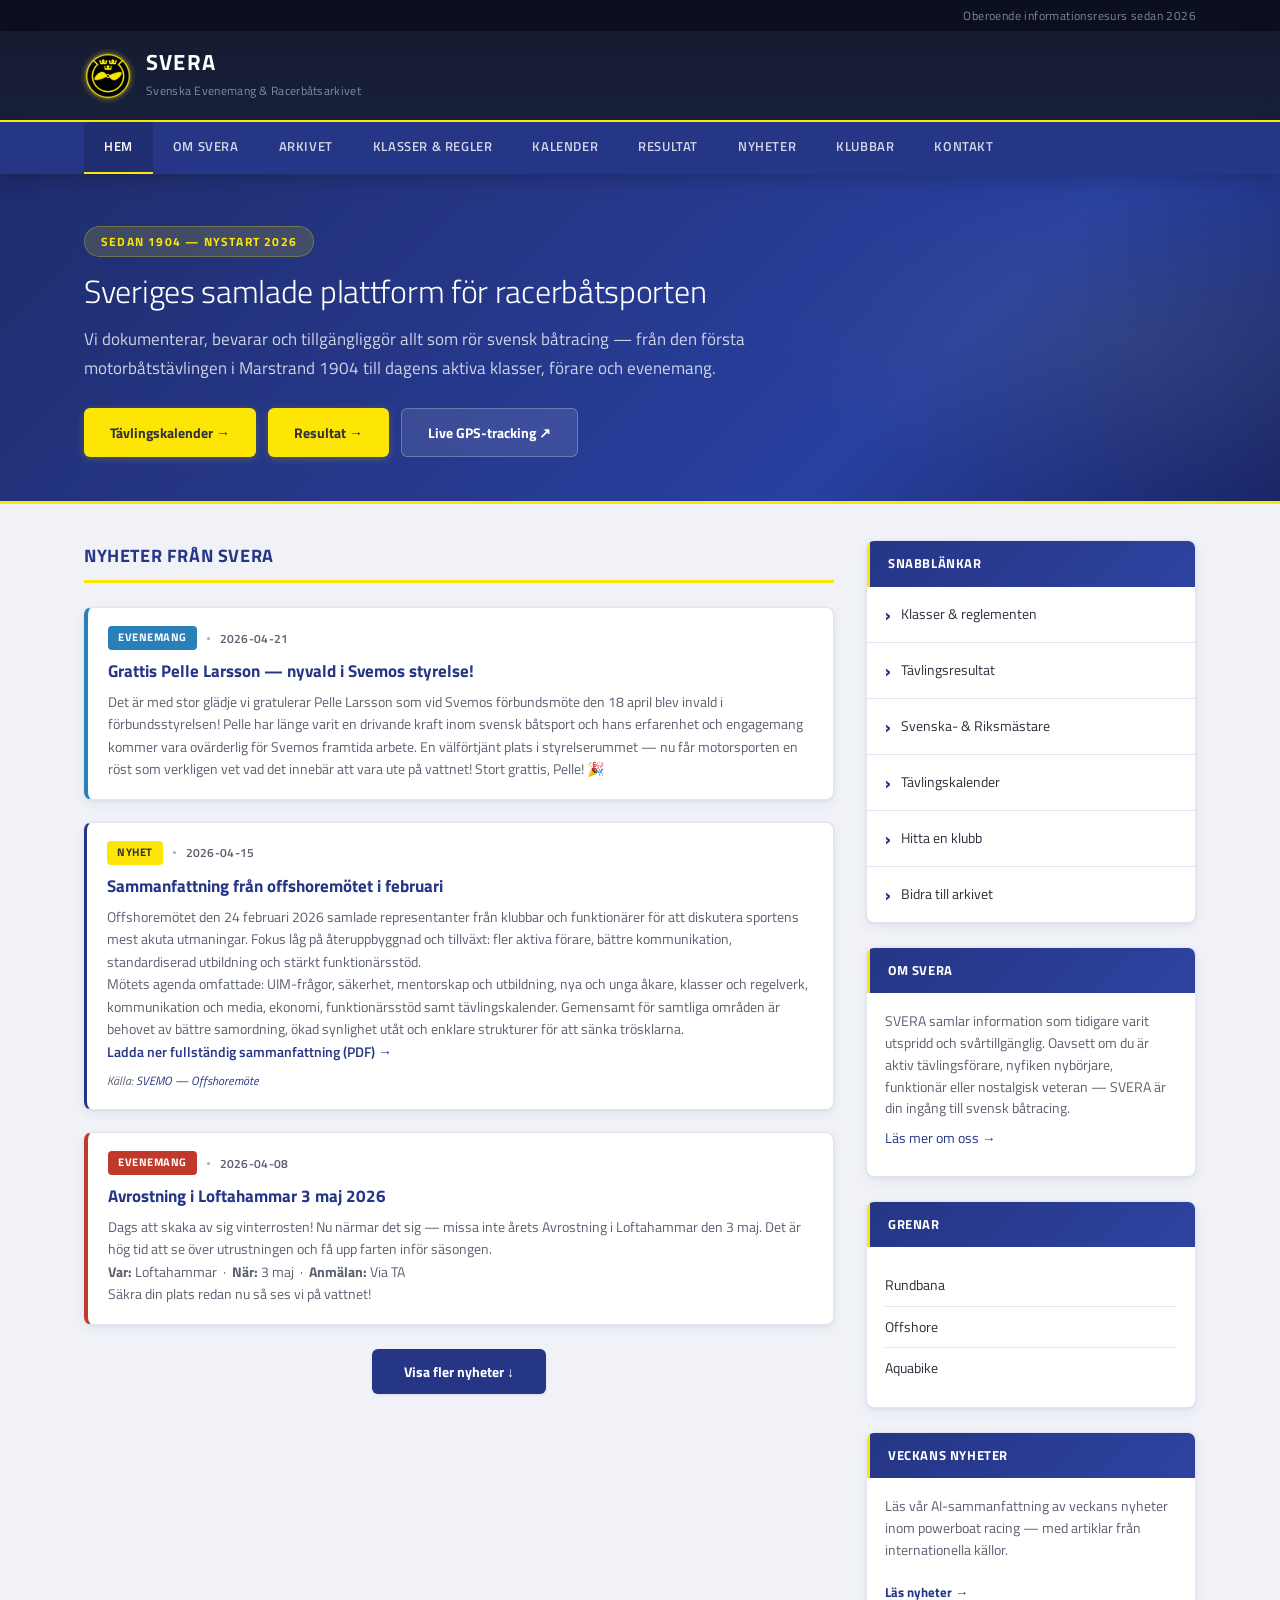
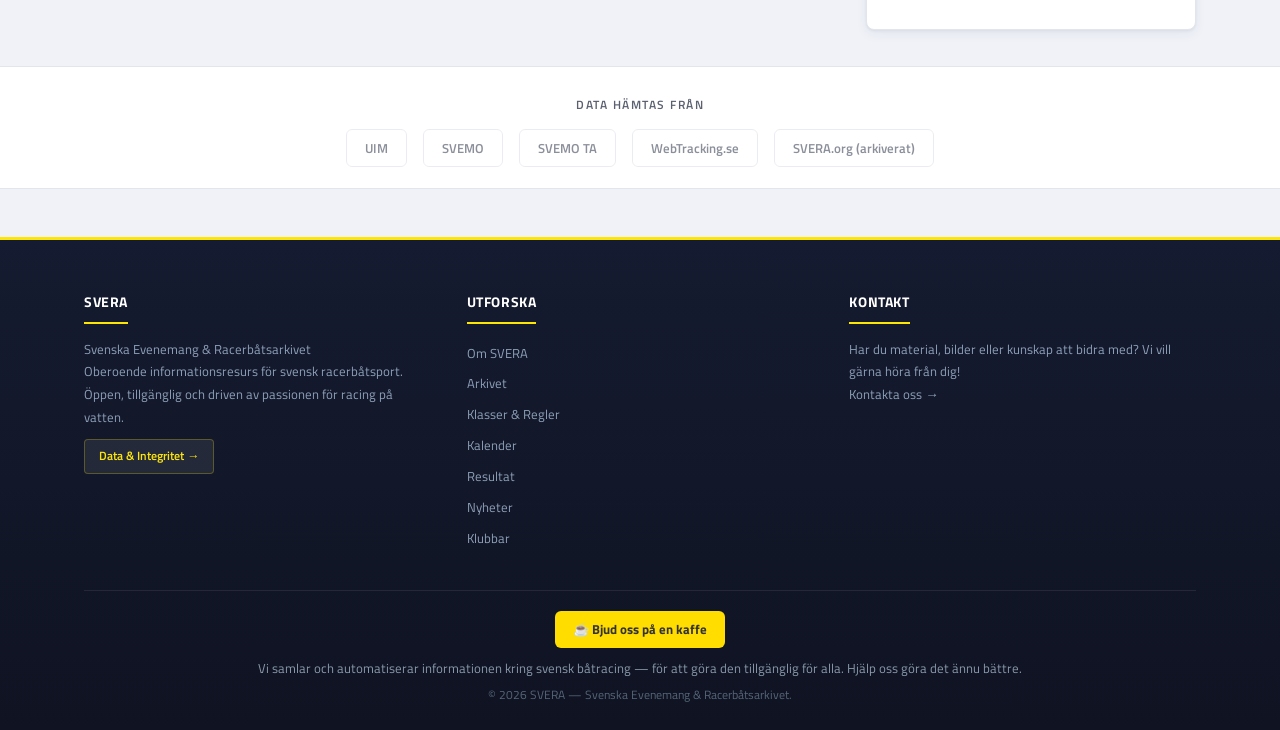
==== commit 67d696b8: "Add news: Pelle Larsson elected to Svemo board" ====
--- a/index.html
+++ b/index.html
@@ -53,44 +53,41 @@
       <ul class="nav-list">
         <li><a href="/" class="active">Hem</a></li>
         <li>
-          <a href="om.html">Om SVERA</a>
+          <a href="/om">Om SVERA</a>
           <ul class="dropdown">
-            <li><a href="om.html#mission">Vad vi gör</a></li>
-            <li><a href="om.html#historia">Historia</a></li>
-            <li><a href="om.html#teknik">Hur det fungerar</a></li>
-            <li><a href="om.html#vision">Vår vision</a></li>
-            <li><a href="om.html#stod">Stöd SVERA</a></li>
+            <li><a href="/om">Om SVERA</a></li>
+            <li><a href="/sponsorer">Sponsorer &amp; Partners</a></li>
           </ul>
         </li>
         <li>
-          <a href="arkivet.html">Arkivet</a>
+          <a href="/arkivet">Arkivet</a>
           <ul class="dropdown">
-            <li><a href="arkivet.html#historia">Historiska milstolpar</a></li>
-            <li><a href="arkivet.html#nyheter">Nyhetsarkiv</a></li>
-            <li><a href="arkivet.html#forare">Förarregister</a></li>
-            <li><a href="arkivet.html#classic">Classic-klasser</a></li>
+            <li><a href="/arkivet#historia">Historiska milstolpar</a></li>
+            <li><a href="/arkivet#nyheter">Nyhetsarkiv</a></li>
+            <li><a href="/arkivet#forare">Förarregister</a></li>
+            <li><a href="/arkivet#classic">Classic-klasser</a></li>
           </ul>
         </li>
         <li>
-          <a href="klasser.html">Klasser &amp; Regler</a>
+          <a href="/klasser">Klasser &amp; Regler</a>
           <ul class="dropdown">
-            <li><a href="klasser.html#rundbana">Rundbana</a></li>
-            <li><a href="klasser.html#offshore">Offshore</a></li>
-            <li><a href="klasser.html#aquabike">Aquabike</a></li>
-            <li><a href="klasser.html#regler">Reglementen</a></li>
+            <li><a href="/klasser#rundbana">Rundbana</a></li>
+            <li><a href="/klasser#offshore">Offshore</a></li>
+            <li><a href="/klasser#aquabike">Aquabike</a></li>
+            <li><a href="/klasser#regler">Reglementen</a></li>
           </ul>
         </li>
-        <li><a href="kalender.html">Kalender</a></li>
-        <li><a href="resultat.html">Resultat</a></li>
-        <li><a href="nyheter.html">Nyheter</a></li>
+        <li><a href="/kalender">Kalender</a></li>
+        <li><a href="/resultat">Resultat</a></li>
         <li>
-          <a href="klubbar.html">Klubbar</a>
+          <a href="/nyheter">Nyheter</a>
           <ul class="dropdown">
-            <li><a href="klubbar.html">Klubbar</a></li>
-            <li><a href="team.html">Aktiva Team</a></li>
+            <li><a href="/nyheter">Nyheter</a></li>
+            <li><a href="/social">Social</a></li>
           </ul>
         </li>
-        <li><a href="kontakt.html">Kontakt</a></li>
+        <li><a href="/klubbar">Klubbar</a></li>
+        <li><a href="/kontakt">Kontakt</a></li>
       </ul>
     </div>
   </nav>
@@ -103,8 +100,8 @@
     <h2>Sveriges samlade plattform för racerbåtsporten</h2>
     <p>Vi dokumenterar, bevarar och tillgängliggör allt som rör svensk båtracing — från den första motorbåtstävlingen i Marstrand 1904 till dagens aktiva klasser, förare och evenemang.</p>
     <div class="hero-actions">
-      <a href="kalender.html" class="hero-btn">Tävlingskalender &rarr;</a>
-      <a href="resultat.html" class="hero-btn">Resultat &rarr;</a>
+      <a href="/kalender" class="hero-btn">Tävlingskalender &rarr;</a>
+      <a href="/resultat" class="hero-btn">Resultat &rarr;</a>
       <a href="https://www.webtracking.se" class="hero-btn hero-btn-ext" target="_blank" rel="noopener">Live GPS-tracking &#8599;</a>
     </div>
   </div>
@@ -118,6 +115,18 @@
     <main id="nyheter">
       <h2 class="section-title">Nyheter från SVERA</h2>
       <div class="news-list">
+<article class="news-card" style="border-left:4px solid #2980b9;">
+  <div class="news-body">
+    <div class="news-meta">
+      <span class="category" style="background:#2980b9;color:#fff;">Evenemang</span>
+      <span class="separator"></span>
+      <span class="news-date">2026-04-21</span>
+    </div>
+    <h3>Grattis Pelle Larsson — nyvald i Svemos styrelse!</h3>
+    <p>Det är med stor glädje vi gratulerar Pelle Larsson som vid Svemos förbundsmöte den 18 april blev invald i förbundsstyrelsen! Pelle har länge varit en drivande kraft inom svensk båtsport och hans erfarenhet och engagemang kommer vara ovärderlig för Svemos framtida arbete. En välförtjänt plats i styrelserummet — nu får motorsporten en röst som verkligen vet vad det innebär att vara ute på vattnet! Stort grattis, Pelle! 🎉</p>
+  </div>
+</article>
+
 
         <article class="news-card">
           <div class="news-body">
@@ -156,7 +165,7 @@
             <h3>Nu finns Svenska- och Riksmästare p&aring; SVERA</h3>
             <p>SVERA har f&aring;tt en helt ny sida &mdash; <strong>Svenska- och Riksm&auml;stare</strong>. H&auml;r kan du f&ouml;lja SM- och RM-st&auml;llningarna f&ouml;r svensk offshore-racing, ber&auml;knade direkt fr&aring;n SVEMO:s officiella resultat. Varje klass visas med po&auml;ngtabeller, segrar och detaljerad f&ouml;rdelning per delt&auml;vling.</p>
             <p>SM-po&auml;ng r&auml;knas enbart fr&aring;n delt&auml;vlingar med 3+ startande ekipage, medan RM-po&auml;ng g&auml;ller f&ouml;r delt&auml;vlingar med f&auml;rre &auml;n 3. Klicka p&aring; valfri f&ouml;rare f&ouml;r att se exakt hur po&auml;ngen &auml;r f&ouml;rdelade.</p>
-            <a href="champions.html" class="read-more">Se m&auml;sterskapsst&auml;llningar &rarr;</a>
+            <a href="/champions" class="read-more">Se m&auml;sterskapsst&auml;llningar &rarr;</a>
           </div>
         </article>
 
@@ -185,7 +194,7 @@
             <div class="news-meta"><span class="category">Nyhet</span><span class="separator"></span><span class="news-date">2026-02-25</span></div>
             <h3>SVERA lanseras — ny informationsplattform för svensk båtracing</h3>
             <p>I dag tar vi steget och lanserar SVERA som en oberoende informationsresurs för alla som älskar racerbåtsporten. Här samlar vi allt på ett ställe — resultat, historia, klasser och klubbar.</p>
-            <a href="om.html" class="read-more">Läs mer &rarr;</a>
+            <a href="/om" class="read-more">Läs mer &rarr;</a>
           </div>
         </article>
 
@@ -194,7 +203,7 @@
             <div class="news-meta"><span class="category">Arkivet</span><span class="separator"></span><span class="news-date">2026-02-20</span></div>
             <h3>Historien om Marstrands första motorbåtstävling 1904</h3>
             <p>Det var i Marstrand det hela började. Vi blickar tillbaka på den första svenska motorbåtstävlingen och hur den lade grunden för över hundra år av racing på vatten.</p>
-            <a href="arkivet.html#historia" class="read-more">Läs mer &rarr;</a>
+            <a href="/arkivet#historia" class="read-more">Läs mer &rarr;</a>
           </div>
         </article>
 
@@ -203,7 +212,7 @@
             <div class="news-meta"><span class="category">Klasser</span><span class="separator"></span><span class="news-date">2026-02-15</span></div>
             <h3>Guide: Så kommer du igång med båtracing</h3>
             <p>Nyfiken på att tävla? Vi har samlat allt du behöver veta — från vilken klass som passar dig till var du hittar din närmaste klubb.</p>
-            <a href="klasser.html" class="read-more">Läs mer &rarr;</a>
+            <a href="/klasser" class="read-more">Läs mer &rarr;</a>
           </div>
         </article>
 
@@ -220,22 +229,22 @@
       <div class="sidebar-box">
         <div class="sidebar-box-title">Snabblänkar</div>
         <div class="quick-links">
-          <a href="klasser.html" class="quick-link">
+          <a href="/klasser" class="quick-link">
             <span class="quick-link-icon">&rsaquo;</span> Klasser &amp; reglementen
           </a>
-          <a href="resultat.html" class="quick-link">
+          <a href="/resultat" class="quick-link">
             <span class="quick-link-icon">&rsaquo;</span> Tävlingsresultat
           </a>
-          <a href="champions.html" class="quick-link">
+          <a href="/champions" class="quick-link">
             <span class="quick-link-icon">&rsaquo;</span> Svenska- &amp; Riksmästare
           </a>
-          <a href="kalender.html" class="quick-link">
+          <a href="/kalender" class="quick-link">
             <span class="quick-link-icon">&rsaquo;</span> Tävlingskalender
           </a>
-          <a href="klubbar.html" class="quick-link">
+          <a href="/klubbar" class="quick-link">
             <span class="quick-link-icon">&rsaquo;</span> Hitta en klubb
           </a>
-          <a href="kontakt.html" class="quick-link">
+          <a href="/kontakt" class="quick-link">
             <span class="quick-link-icon">&rsaquo;</span> Bidra till arkivet
           </a>
         </div>
@@ -246,7 +255,7 @@
         <div class="sidebar-box-title">Om SVERA</div>
         <div class="sidebar-box-content">
           <p>SVERA samlar information som tidigare varit utspridd och svårtillgänglig. Oavsett om du är aktiv tävlingsförare, nyfiken nybörjare, funktionär eller nostalgisk veteran — SVERA är din ingång till svensk båtracing.</p>
-          <p><a href="om.html">Läs mer om oss &rarr;</a></p>
+          <p><a href="/om">Läs mer om oss &rarr;</a></p>
         </div>
       </div>
 
@@ -255,9 +264,9 @@
         <div class="sidebar-box-title">Grenar</div>
         <div class="sidebar-box-content">
           <ul>
-            <li><a href="klasser.html#rundbana">Rundbana</a></li>
-            <li><a href="klasser.html#offshore">Offshore</a></li>
-            <li><a href="klasser.html#aquabike">Aquabike</a></li>
+            <li><a href="/klasser#rundbana">Rundbana</a></li>
+            <li><a href="/klasser#offshore">Offshore</a></li>
+            <li><a href="/klasser#aquabike">Aquabike</a></li>
           </ul>
         </div>
       </div>
@@ -268,7 +277,7 @@
         <div class="sidebar-box-title">Veckans nyheter</div>
         <div class="sidebar-box-content">
           <p>Läs vår AI-sammanfattning av veckans nyheter inom powerboat racing — med artiklar från internationella källor.</p>
-          <p><a href="nyheter.html" class="read-more">Läs nyheter &rarr;</a></p>
+          <p><a href="/nyheter" class="read-more">Läs nyheter &rarr;</a></p>
         </div>
       </div>
 
@@ -299,24 +308,24 @@
         <h3>SVERA</h3>
         <p>Svenska Evenemang &amp; Racerbåtsarkivet</p>
         <p>Oberoende informationsresurs för svensk racerbåtsport. Öppen, tillgänglig och driven av passionen för racing på vatten.</p>
-        <p style="margin-top:10px;"><a href="policy.html" style="display:inline-block;background:rgba(255,255,255,0.08);color:#fde506;padding:6px 14px;border-radius:4px;font-size:0.76rem;font-weight:600;text-decoration:none;border:1px solid rgba(253,229,6,0.25);transition:all 0.2s;">Data &amp; Integritet &rarr;</a></p>
+        <p style="margin-top:10px;"><a href="/policy" style="display:inline-block;background:rgba(255,255,255,0.08);color:#fde506;padding:6px 14px;border-radius:4px;font-size:0.76rem;font-weight:600;text-decoration:none;border:1px solid rgba(253,229,6,0.25);transition:all 0.2s;">Data &amp; Integritet &rarr;</a></p>
       </div>
       <div class="footer-col">
         <h3>Utforska</h3>
         <ul>
-          <li><a href="om.html">Om SVERA</a></li>
-          <li><a href="arkivet.html">Arkivet</a></li>
-          <li><a href="klasser.html">Klasser &amp; Regler</a></li>
-          <li><a href="kalender.html">Kalender</a></li>
-          <li><a href="resultat.html">Resultat</a></li>
-          <li><a href="nyheter.html">Nyheter</a></li>
-          <li><a href="klubbar.html">Klubbar</a></li>
+          <li><a href="/om">Om SVERA</a></li>
+          <li><a href="/arkivet">Arkivet</a></li>
+          <li><a href="/klasser">Klasser &amp; Regler</a></li>
+          <li><a href="/kalender">Kalender</a></li>
+          <li><a href="/resultat">Resultat</a></li>
+          <li><a href="/nyheter">Nyheter</a></li>
+          <li><a href="/klubbar">Klubbar</a></li>
         </ul>
       </div>
       <div class="footer-col">
         <h3>Kontakt</h3>
         <p>Har du material, bilder eller kunskap att bidra med? Vi vill gärna höra från dig!</p>
-        <p><a href="kontakt.html">Kontakta oss &rarr;</a></p>
+        <p><a href="/kontakt">Kontakta oss &rarr;</a></p>
       </div>
     </div>
 
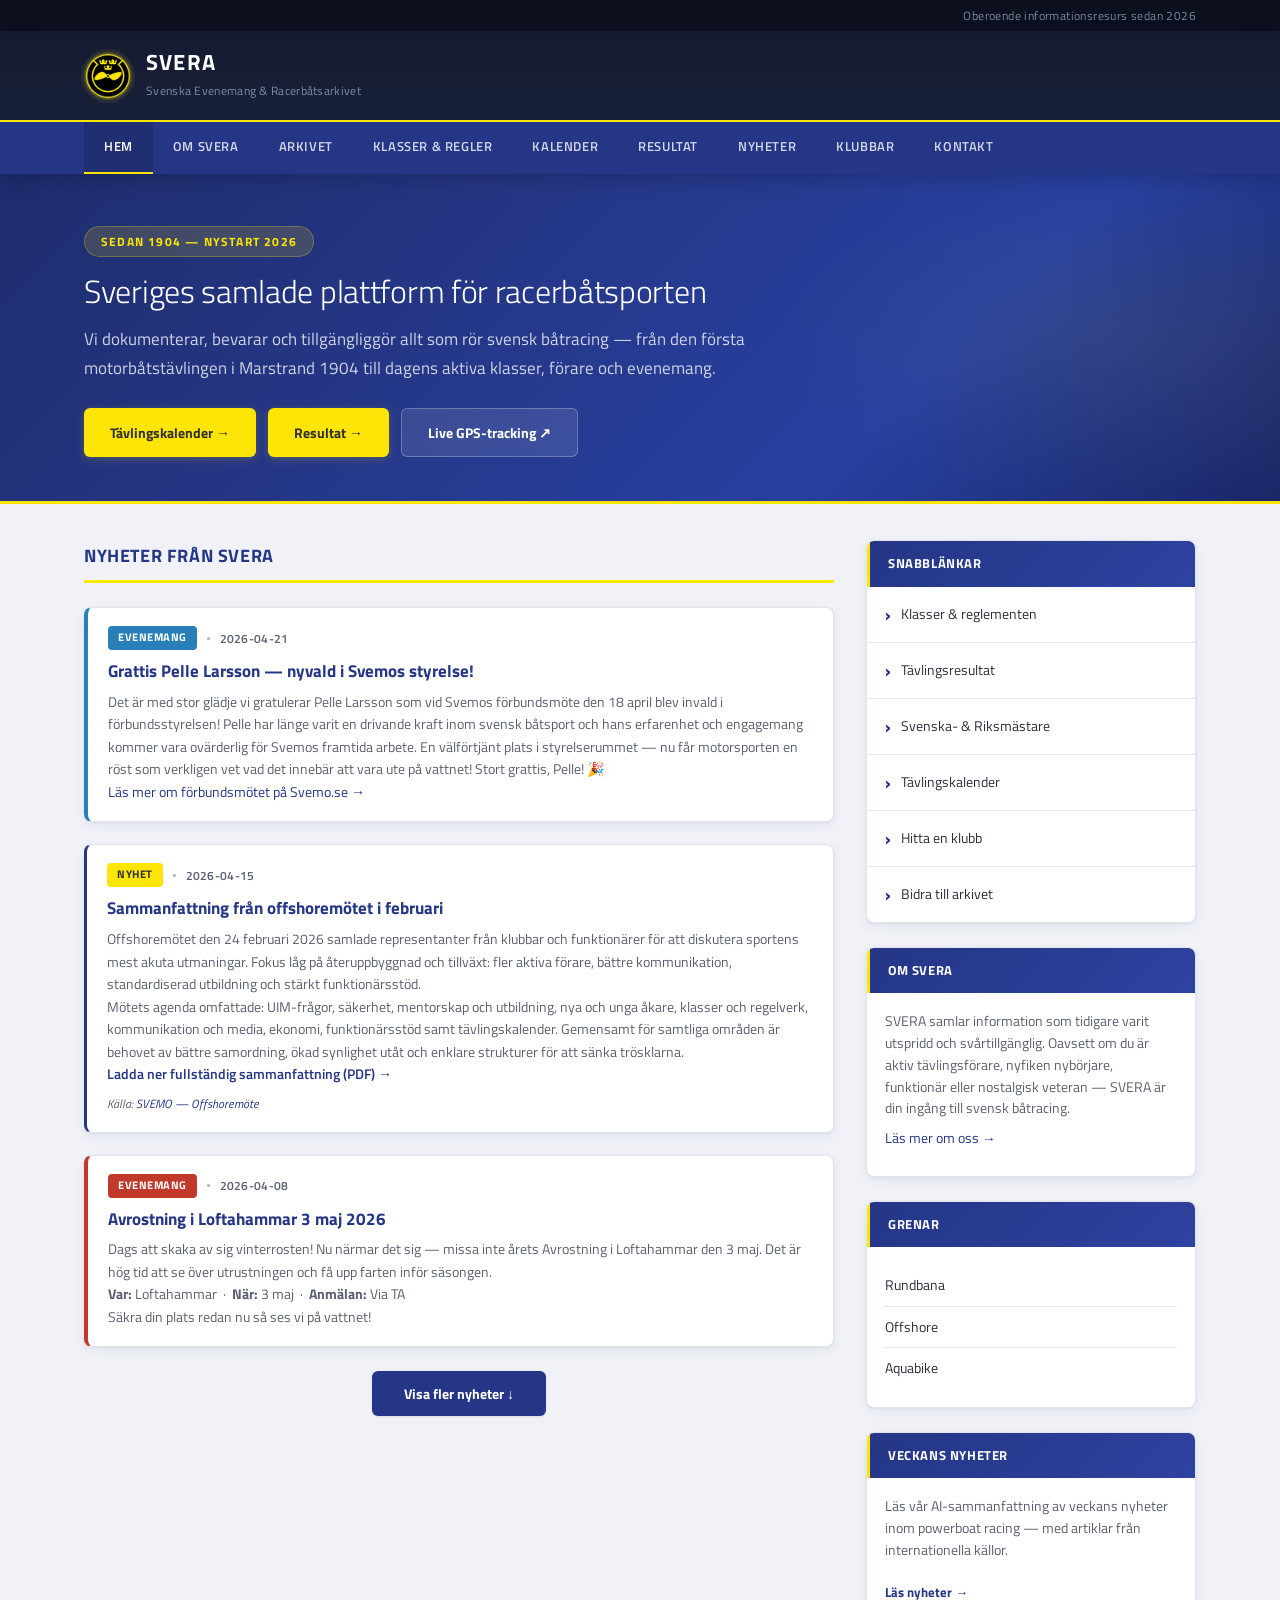
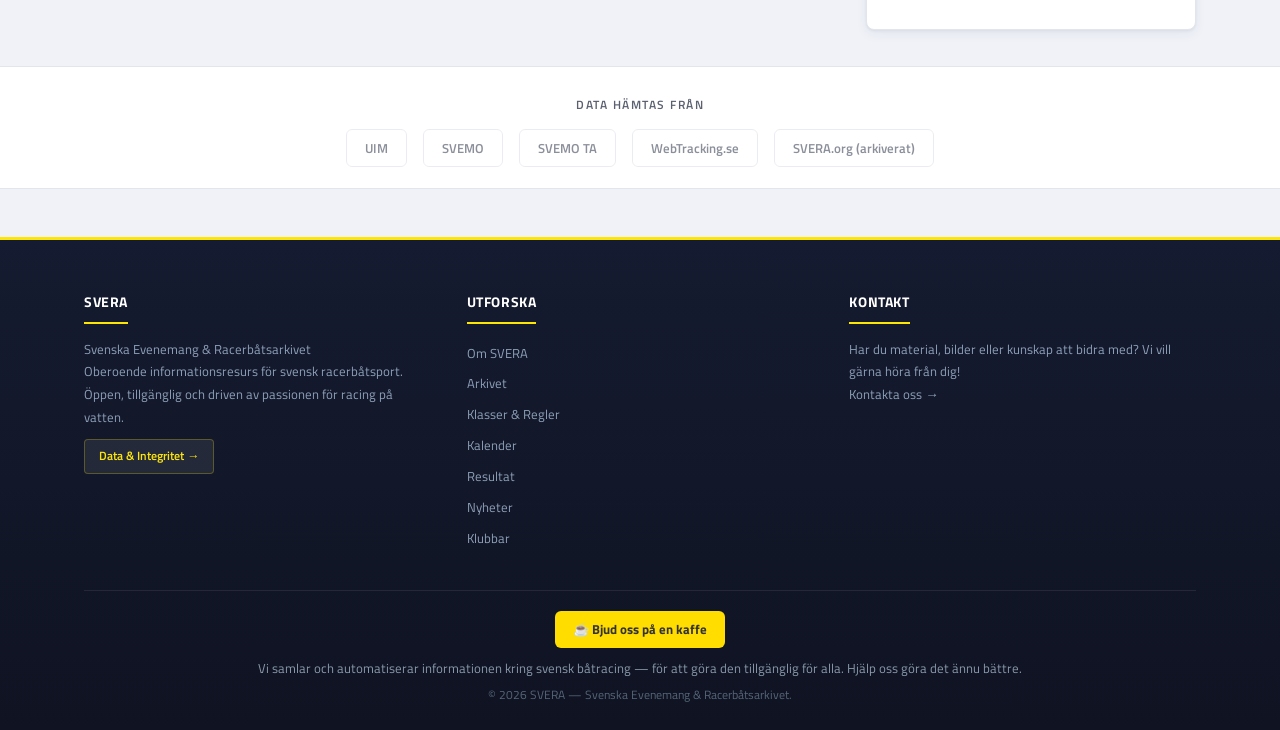
==== commit c567ba31: "Add Svemo link to Pelle Larsson news" ====
--- a/index.html
+++ b/index.html
@@ -124,6 +124,7 @@
     </div>
     <h3>Grattis Pelle Larsson — nyvald i Svemos styrelse!</h3>
     <p>Det är med stor glädje vi gratulerar Pelle Larsson som vid Svemos förbundsmöte den 18 april blev invald i förbundsstyrelsen! Pelle har länge varit en drivande kraft inom svensk båtsport och hans erfarenhet och engagemang kommer vara ovärderlig för Svemos framtida arbete. En välförtjänt plats i styrelserummet — nu får motorsporten en röst som verkligen vet vad det innebär att vara ute på vattnet! Stort grattis, Pelle! 🎉</p>
+    <p><a href="https://www.svemo.se/nyheter/sammanfattning-av-svemo-forbundsmote-2026" target="_blank" rel="noopener">Läs mer om förbundsmötet på Svemo.se →</a></p>
   </div>
 </article>
 
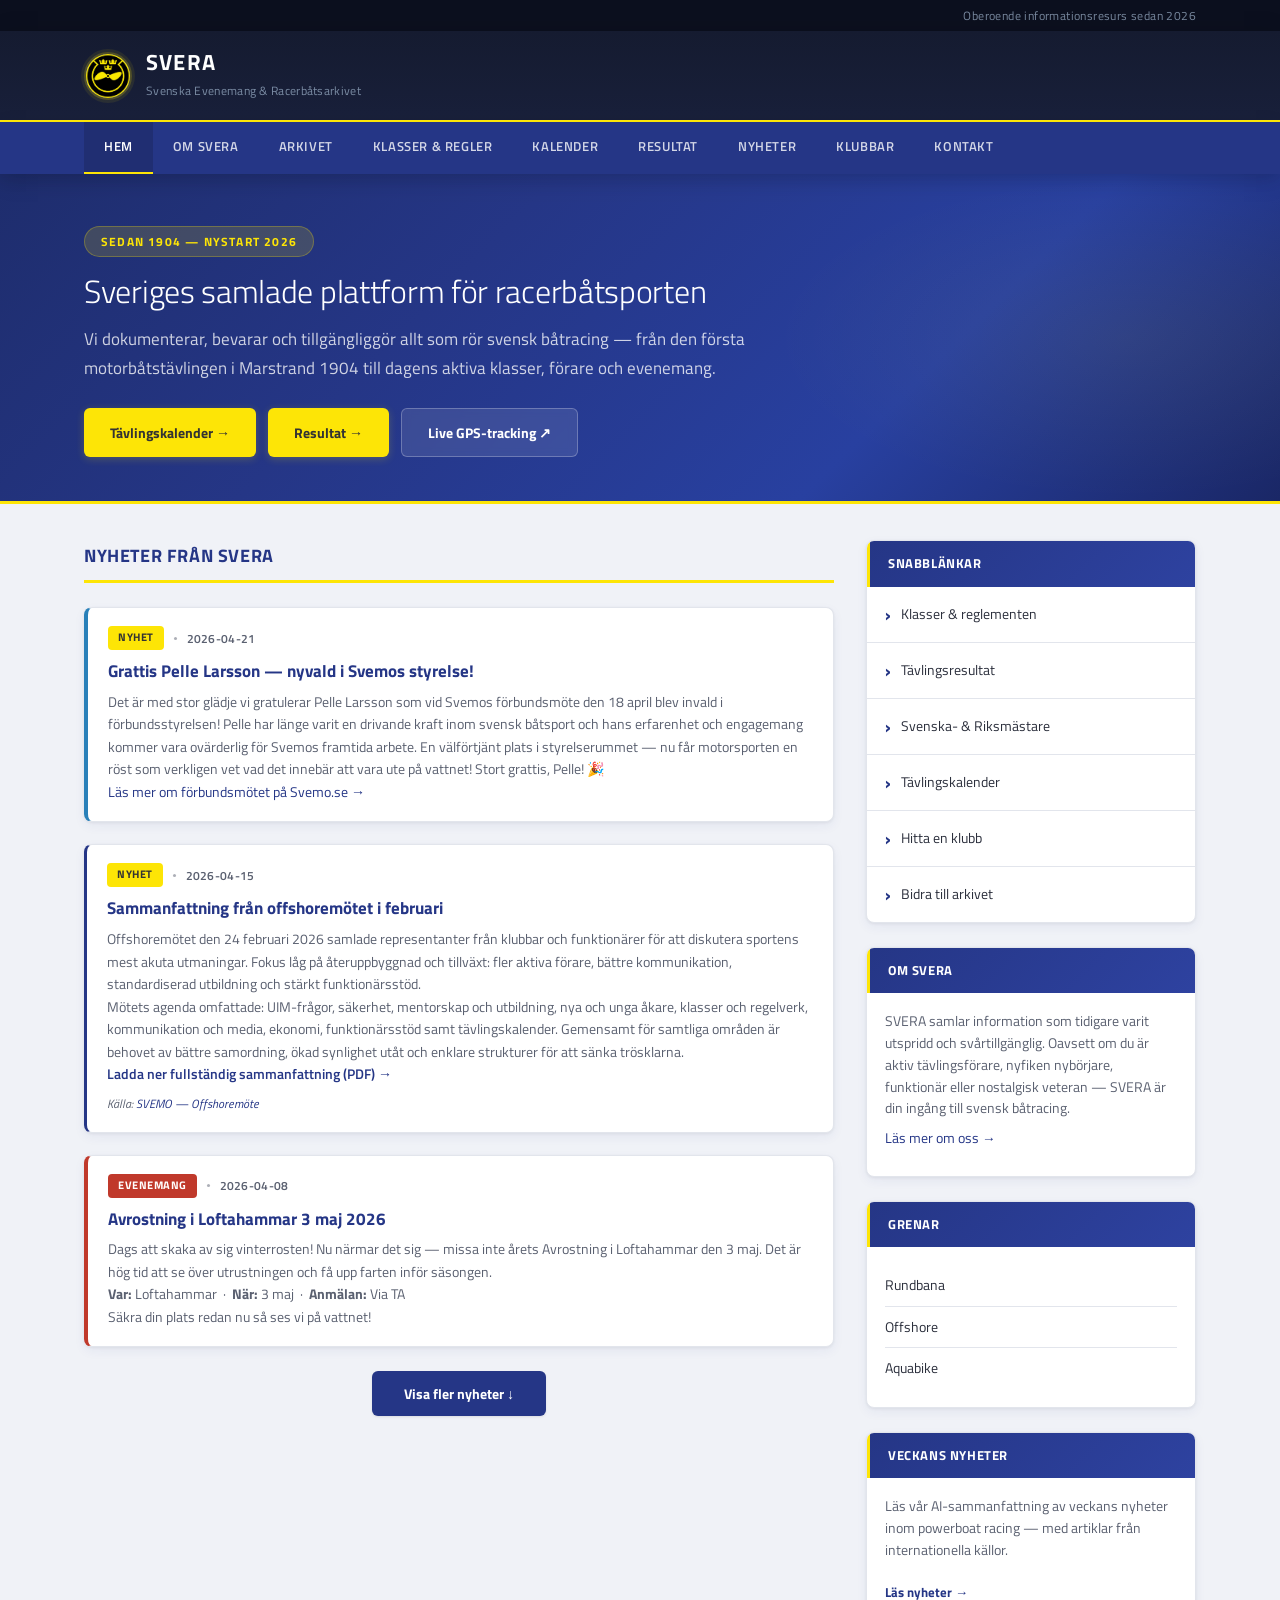
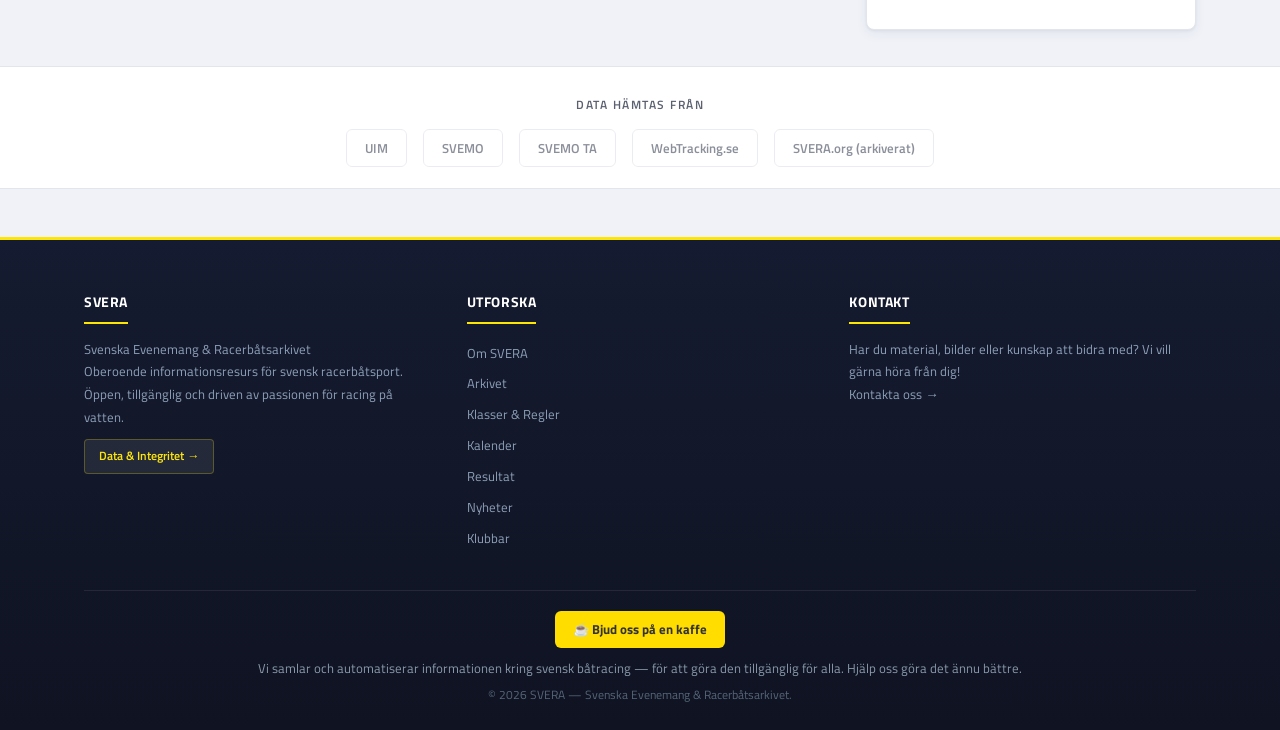
==== commit bbc3c8a2: "Change Pelle news category to Nyhet" ====
--- a/index.html
+++ b/index.html
@@ -118,7 +118,7 @@
 <article class="news-card" style="border-left:4px solid #2980b9;">
   <div class="news-body">
     <div class="news-meta">
-      <span class="category" style="background:#2980b9;color:#fff;">Evenemang</span>
+      <span class="category">Nyhet</span>
       <span class="separator"></span>
       <span class="news-date">2026-04-21</span>
     </div>
